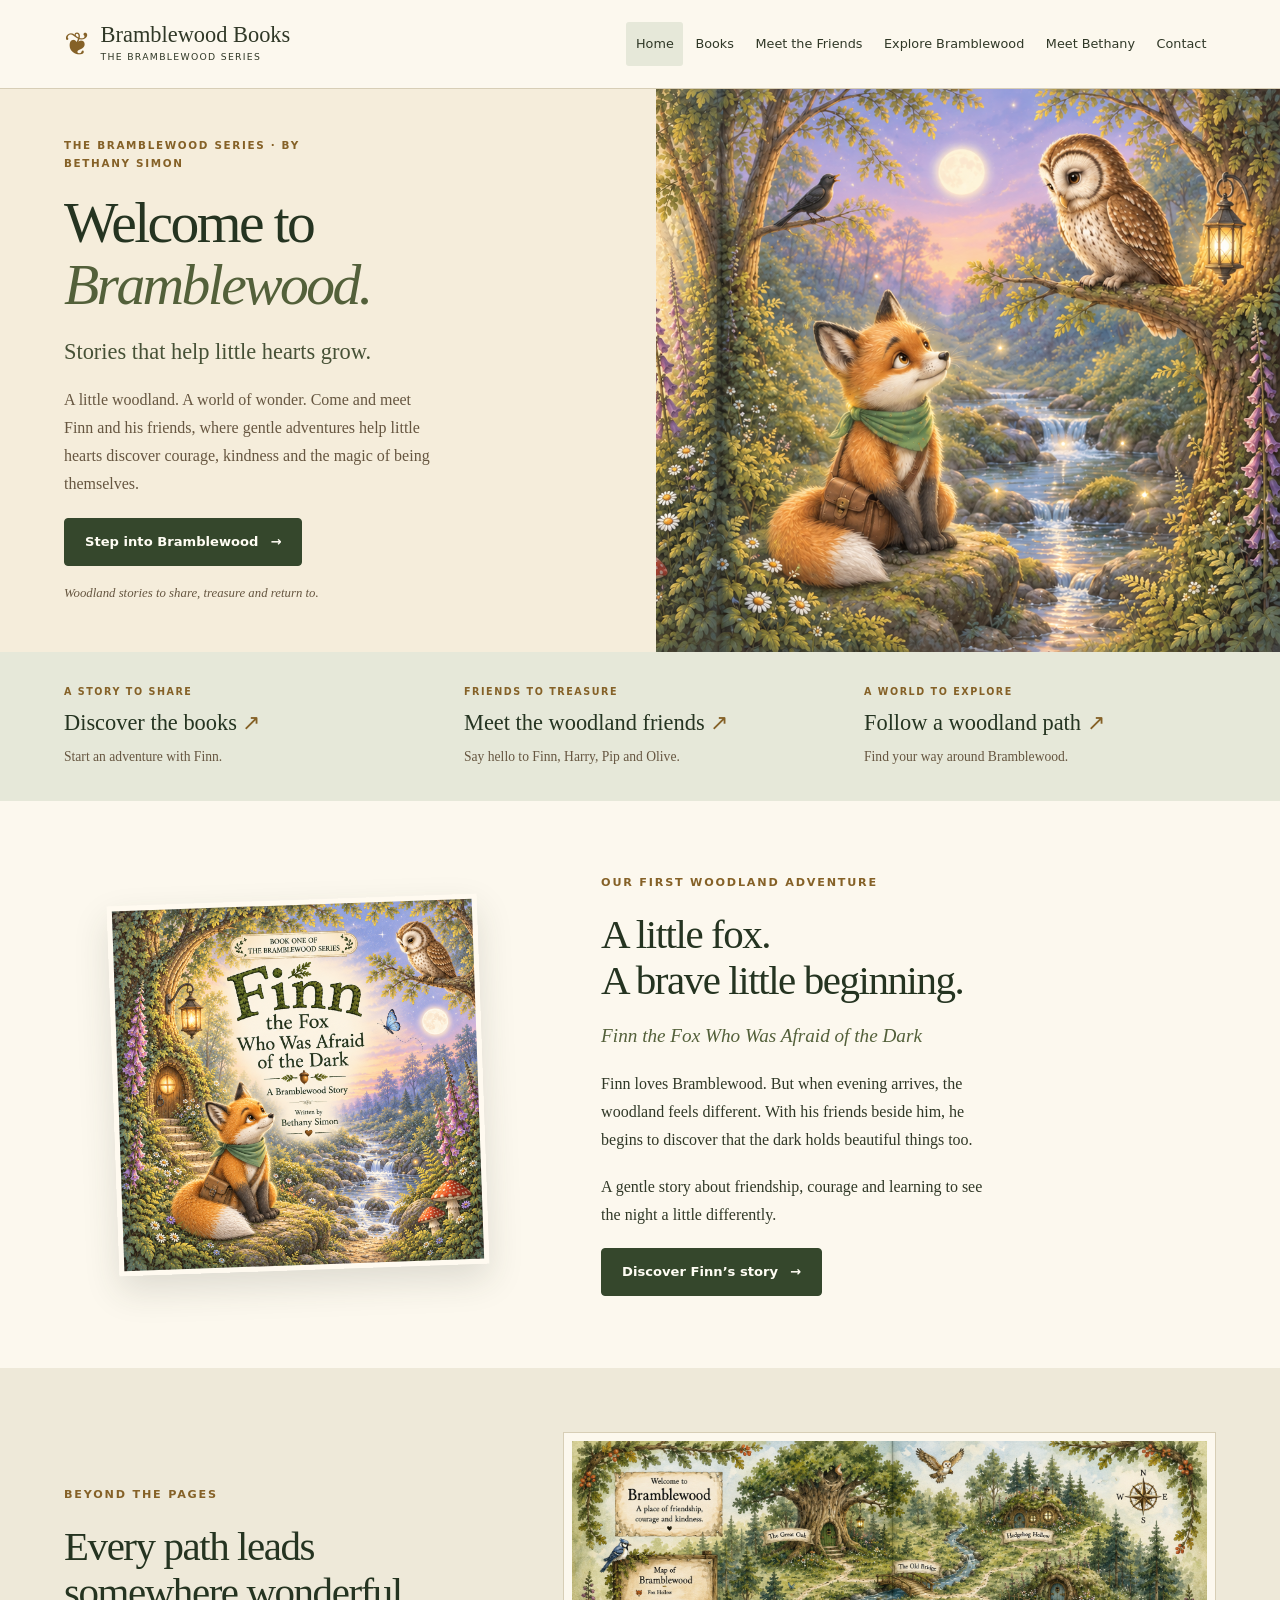
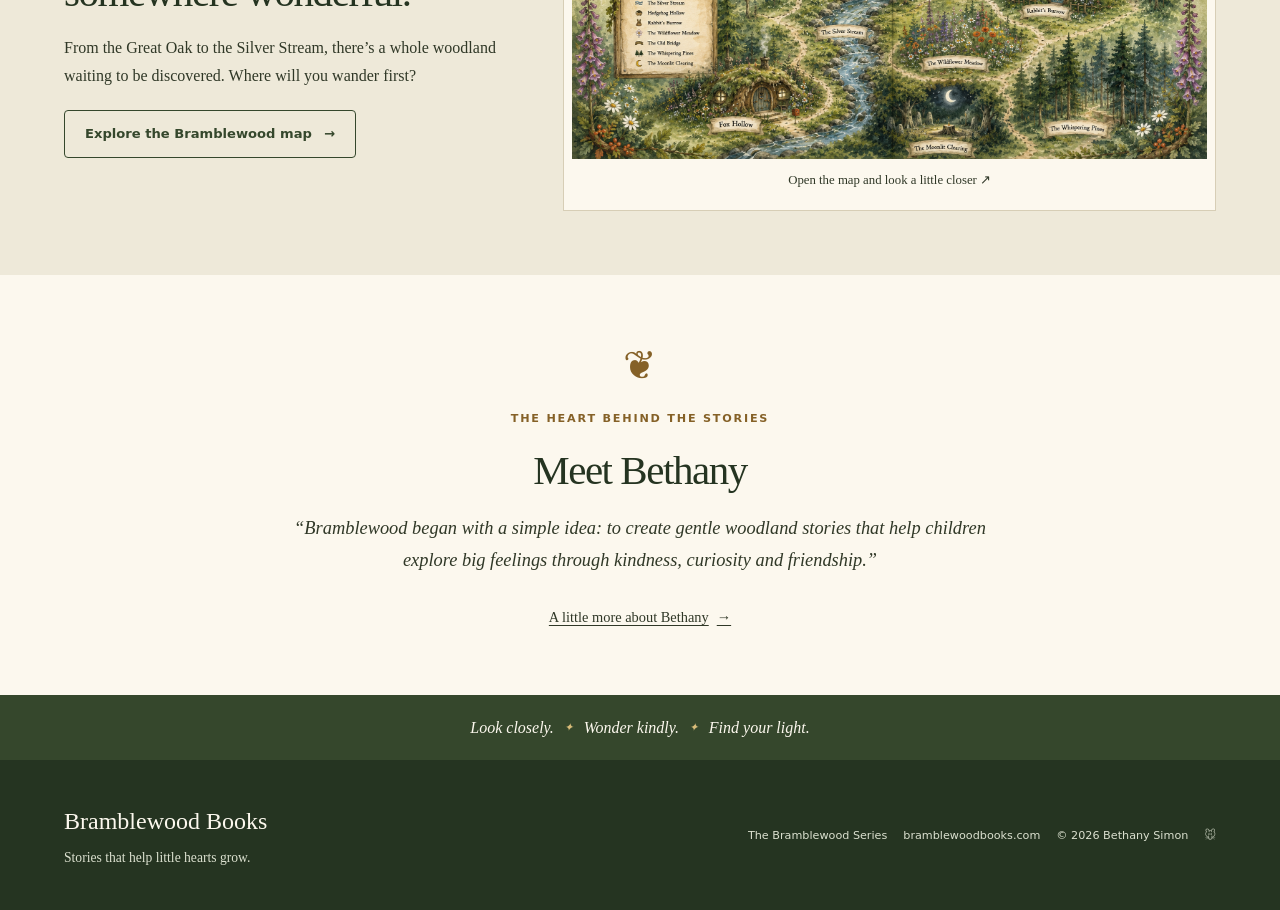
==== index.html @ a2dd2793 "Add files via upload" ====
<!doctype html>
<html lang="en">
<head>
<meta charset="utf-8">
<meta name="viewport" content="width=device-width,initial-scale=1">
<meta name="theme-color" content="#234c37">
<link rel="stylesheet" href="styles.css">
<meta name="description" content="Bramblewood Books — the home of The Bramblewood Series by Bethany Simon.">
<title>Bramblewood Books | Stories that help little hearts grow</title>
<style>
/* Homepage-only design: kept here so this update requires just index.html. */
.home-page .woodland-welcome{display:grid;background:#f5eddb;isolation:isolate}
.home-page .welcome-copy{padding:2.75rem var(--gutter) 2rem;align-self:center;min-width:0}
.home-page .welcome-copy .kicker{font-size:.65rem;line-height:1.7;max-width:35ch}
.home-page h1{font-size:clamp(2.8rem,4.5vw,4.5rem);letter-spacing:-.045em;line-height:1.08;margin:1rem 0 1.25rem}
.home-page h1 em{font-weight:400;color:#53603a}
.home-page .welcome-tagline{font-size:clamp(1.15rem,2vw,1.4rem);line-height:1.4;color:#465136}
.home-page .welcome-copy>p:not(.kicker):not(.welcome-tagline){max-width:46ch;color:var(--brown);font-size:1rem}
.home-page .welcome-copy .welcome-byline{font-style:italic;font-size:.8rem!important;margin:1rem 0 0}
.home-page .btn{gap:.75rem}
.home-page .welcome-illustration{overflow:hidden;min-width:0;position:relative;aspect-ratio:1.25}
.home-page .welcome-illustration img{position:absolute;inset:0;width:100%;height:100%;object-fit:cover;object-position:right}
.home-page .woodland-paths{display:grid;padding:1rem var(--gutter);background:#e6e8d9;gap:0}
.home-page .woodland-paths a{display:block;padding:1.2rem 0;text-decoration:none;border-bottom:1px solid #bbc1ac}
.home-page .woodland-paths a:last-child{border:0}
.home-page .woodland-paths .kicker{display:block;font-size:.6rem;margin:0 0 .45rem}
.home-page .woodland-paths strong{display:block;font-size:1.25rem;line-height:1.3;font-weight:400;color:var(--deep)}
.home-page .woodland-paths strong span{color:var(--gold);white-space:nowrap}
.home-page .woodland-paths a>span:last-child{display:block;font-size:.85rem;color:var(--brown);margin-top:.5rem}
.home-page .woodland-paths a:hover strong{text-decoration:underline;text-underline-offset:.2em}
.home-page .home-book{display:grid;gap:2.5rem;padding:3.5rem var(--gutter);max-width:1260px;margin:auto;align-items:center}
.home-page .home-book-cover{display:block;max-width:370px;width:85%;justify-self:center;box-shadow:0 15px 35px #30382725;transform:rotate(-2deg);border:5px solid #fffaf0}
.home-page h2{font-size:clamp(2rem,3.2vw,3.1rem)}
.home-page .book-name{font-style:italic;font-size:1.2rem;color:#53603a;line-height:1.5}
.home-page .home-book-copy>p:not(.kicker){max-width:49ch}
.home-page .home-world{display:grid;gap:2rem;padding:3rem var(--gutter);background:#eee9d9;align-items:center}
.home-page .home-world-copy{max-width:520px}
.home-page .home-map-link{display:block;text-decoration:none;min-width:0;background:var(--paper);border:1px solid var(--line);padding:.5rem}
.home-page .home-map-link img{width:100%;height:auto}
.home-page .home-map-link>span{display:block;padding:.65rem;font-size:.8rem;text-align:center}
.home-page .home-map-link:hover>span{text-decoration:underline}
.home-page .home-author{padding:3.5rem var(--gutter);text-align:center;max-width:830px;margin:auto}
.home-page .home-flourish{display:block;font-size:2.5rem;color:var(--gold);margin-bottom:.5rem}
.home-page .home-author>p:not(.kicker){font-size:1.15rem;font-style:italic}
.home-page .home-author>a{display:inline-flex;align-items:center;gap:.5rem;min-height:44px;font-size:.9rem}
@media(min-width:650px){.home-page .woodland-paths{grid-template-columns:repeat(3,minmax(0,1fr));gap:1.5rem;padding-block:1.5rem}.home-page .woodland-paths a{border:0;padding:.5rem 0}.home-page .woodland-paths strong{font-size:1.15rem}.home-page .woodland-welcome{grid-template-columns:1.05fr 1fr}.home-page .welcome-illustration{aspect-ratio:auto;min-height:490px}.home-page .welcome-copy{padding-block:3rem}.home-page h1{font-size:clamp(2.7rem,4.5vw,4.5rem)}.home-page .home-book{grid-template-columns:minmax(0,.85fr) minmax(0,1.15fr);padding-block:4.5rem}.home-page .home-book-cover{width:95%}}
@media(min-width:1000px){.home-page .welcome-copy{padding-left:max(var(--gutter),calc((100vw - 1280px)/2));padding-right:3rem}.home-page .welcome-illustration{min-height:540px}.home-page .woodland-paths{padding-inline:max(var(--gutter),calc((100vw - 1280px)/2));gap:3rem}.home-page .woodland-paths strong{font-size:1.4rem}.home-page .home-world{grid-template-columns:minmax(0,.8fr) minmax(0,1.2fr);gap:4rem;padding-block:4rem;padding-inline:max(var(--gutter),calc((100vw - 1280px)/2))}.home-page .home-book{gap:5rem}}
</style>
</head>
<body>
<a class="skip-link" href="#main">Skip to content</a>
<header class="site-header">
  <a class="brand" href="index.html" aria-current="page">
    <span class="brand-mark">❦</span>
    <span><strong>Bramblewood Books</strong><small>The Bramblewood Series</small></span>
  </a>
  <button class="menu-toggle" type="button" aria-expanded="false" aria-controls="main-nav" hidden>Menu <span aria-hidden="true">☰</span></button>
  <nav id="main-nav" class="nav" aria-label="Main navigation">
    <a href="index.html" aria-current="page">Home</a>
    <a href="books.html">Books</a>
    <a href="friends.html">Meet the Friends</a>
    <a href="explore.html">Explore Bramblewood</a>
    <a href="about.html">Meet Bethany</a>
    <a href="contact.html">Contact</a>
  </nav>
</header>
<main id="main" class="home-page">
<section class="woodland-welcome" aria-labelledby="welcome-title">
  <div class="welcome-copy">
    <p class="kicker">THE BRAMBLEWOOD SERIES · BY BETHANY SIMON</p>
    <h1 id="welcome-title">Welcome to<br><em>Bramblewood.</em></h1>
    <p class="welcome-tagline">Stories that help little hearts grow.</p>
    <p>A little woodland. A world of wonder. Come and meet Finn and his friends, where gentle adventures help little hearts discover courage, kindness and the magic of being themselves.</p>
    <a class="btn btn-primary" href="explore.html">Step into Bramblewood <span aria-hidden="true">→</span></a>
    <p class="welcome-byline">Woodland stories to share, treasure and return to.</p>
  </div>
  <div class="welcome-illustration"><img src="friends.png" width="1774" height="887" fetchpriority="high" decoding="async" alt="Finn and Olive beside a sparkling stream, surrounded by flowers, lantern light and a moonlit woodland."></div>
</section>
<nav class="woodland-paths" aria-label="Discover Bramblewood">
  <a href="books.html"><span class="kicker">A STORY TO SHARE</span><strong>Discover the books <span aria-hidden="true">↗</span></strong><span>Start an adventure with Finn.</span></a>
  <a href="friends.html"><span class="kicker">FRIENDS TO TREASURE</span><strong>Meet the woodland friends <span aria-hidden="true">↗</span></strong><span>Say hello to Finn, Harry, Pip and Olive.</span></a>
  <a href="explore.html"><span class="kicker">A WORLD TO EXPLORE</span><strong>Follow a woodland path <span aria-hidden="true">↗</span></strong><span>Find your way around Bramblewood.</span></a>
</nav>
<section class="home-book" aria-labelledby="finn-title">
  <a class="home-book-cover" href="books.html"><img src="finn-cover.png" width="1254" height="1254" loading="lazy" decoding="async" alt="Discover Finn the Fox Who Was Afraid of the Dark, by Bethany Simon."></a>
  <div class="home-book-copy"><p class="kicker">OUR FIRST WOODLAND ADVENTURE</p><h2 id="finn-title">A little fox.<br>A brave little beginning.</h2><p class="book-name">Finn the Fox Who Was Afraid of the Dark</p><p>Finn loves Bramblewood. But when evening arrives, the woodland feels different. With his friends beside him, he begins to discover that the dark holds beautiful things too.</p><p>A gentle story about friendship, courage and learning to see the night a little differently.</p><a class="btn btn-primary" href="books.html">Discover Finn’s story <span aria-hidden="true">→</span></a></div>
</section>
<section class="home-world" aria-labelledby="world-title">
  <div class="home-world-copy"><p class="kicker">BEYOND THE PAGES</p><h2 id="world-title">Every path leads<br>somewhere wonderful.</h2><p>From the Great Oak to the Silver Stream, there’s a whole woodland waiting to be discovered. Where will you wander first?</p><a class="btn btn-ghost" href="explore.html">Explore the Bramblewood map <span aria-hidden="true">→</span></a></div>
  <a class="home-map-link" href="explore.html"><img src="bramblewood-map.png" width="1774" height="887" loading="lazy" decoding="async" alt="Preview of the illustrated Bramblewood map. Open the map to explore its places and read the labels."><span>Open the map and look a little closer <span aria-hidden="true">↗</span></span></a>
</section>
<section class="home-author"><span class="home-flourish" aria-hidden="true">❦</span><p class="kicker">THE HEART BEHIND THE STORIES</p><h2>Meet Bethany</h2><p>“Bramblewood began with a simple idea: to create gentle woodland stories that help children explore big feelings through kindness, curiosity and friendship.”</p><a href="about.html">A little more about Bethany <span aria-hidden="true">→</span></a></section>
<div class="welcome-strip"><p>Look closely.</p><span>✦</span><p>Wonder kindly.</p><span>✦</span><p>Find your light.</p></div>
</main>
<footer>
  <div>
    <strong>Bramblewood Books</strong>
    <p>Stories that help little hearts grow.</p>
  </div>
  <div class="footer-right">
    <span>The Bramblewood Series</span>
    <span>bramblewoodbooks.com</span>
    <span>© 2026 Bethany Simon</span>
    <span class="hidden-mouse" title="You found the hidden mouse!">🐭</span>
  </div>
</footer>
<script src="script.js"></script>
</body>
</html>
---- styles.css ----
/* Bramblewood Books — mobile-first, no build tools or external fonts required. */
:root{--forest:#35472c;--deep:#253421;--sage:#e6e8d9;--cream:#f5eddb;--paper:#fcf8ee;--brown:#665640;--gold:#856127;--ink:#303827;--line:#d7ceb6;--gutter:clamp(1.25rem,5vw,5rem)}
*{box-sizing:border-box}html{scroll-behavior:smooth}body{margin:0;color:var(--ink);background:var(--paper);font-family:Georgia,'Times New Roman',serif;font-size:1rem;line-height:1.75}img{display:block;max-width:100%;height:auto}a{color:inherit;text-underline-offset:.22em}button,input,textarea{font:inherit}button,a,input,textarea{-webkit-tap-highlight-color:transparent}button{cursor:pointer}button:disabled{cursor:default;opacity:.45}[hidden]{display:none!important}:focus-visible{outline:3px solid #9c6c24;outline-offset:4px}h1,h2,h3,p{overflow-wrap:break-word}h1,h2,h3{font-weight:400;line-height:1.12;color:var(--deep);margin:0 0 1.15rem;text-wrap:balance}h1{font-size:clamp(2.5rem,5.4vw,5.25rem);letter-spacing:-.045em}h2{font-size:clamp(2rem,3.7vw,3.5rem);letter-spacing:-.035em}h3{font-size:1.55rem}p{margin:0 0 1.2rem}figure{margin:0}main{min-height:60vh}main>*{min-width:0}.skip-link{position:fixed;top:-100px;left:1rem;padding:1rem;background:white;z-index:100}.skip-link:focus{top:1rem}.kicker,.tag,.chapter-number{font-family:system-ui,sans-serif;font-size:.7rem;font-weight:650;letter-spacing:.16em;color:var(--gold)}
.site-header{display:flex;align-items:center;justify-content:space-between;flex-wrap:wrap;gap:1rem;padding:1rem var(--gutter);border-bottom:1px solid var(--line);background:var(--paper)}.brand{display:flex;align-items:center;gap:.6rem;text-decoration:none}.brand-mark{font-size:2rem;color:var(--gold)}.brand strong{display:block;font-size:clamp(1.05rem,2vw,1.4rem);font-weight:400;line-height:1.2}.brand small{display:block;font: .58rem/1.8 system-ui,sans-serif;letter-spacing:.14em;text-transform:uppercase}.menu-toggle{min-height:44px;padding:.4rem .7rem;background:transparent;border:1px solid var(--line);border-radius:4px;font: .8rem system-ui,sans-serif}.menu-toggle span{margin-left:.3rem}.nav{width:100%;display:grid;gap:.2rem}.nav a{padding:.65rem .8rem;min-height:44px;text-decoration:none;font: .8rem/1.8 system-ui,sans-serif}.nav a:hover,.nav a[aria-current]{background:var(--sage);border-radius:3px}.nav[data-enhanced]:not(.is-open){display:none}
.hero{display:grid;gap:2.5rem;align-items:center;padding:3rem var(--gutter);background:radial-gradient(ellipse at 80% 20%,#e9dfc1,transparent 60%),var(--cream)}.hero-copy{max-width:620px}.hero h1{max-width:11ch}.intro{color:var(--brown);max-width:48ch}.hero-cover{width:100%;max-width:530px;justify-self:center}.hero-cover img{width:100%;border:6px solid var(--paper);outline:1px solid var(--line);box-shadow:0 20px 45px #3a38232b;border-radius:3px}.buttons{display:flex;flex-wrap:wrap;gap:.7rem;margin-top:1.5rem}.btn{display:inline-flex;min-height:48px;align-items:center;justify-content:center;padding:.8rem 1.25rem;border:1px solid var(--forest);border-radius:4px;text-decoration:none;font:600 .82rem/1.5 system-ui,sans-serif;transition:background .15s}.btn-primary{background:var(--forest);color:#fffdf4}.btn-primary:hover{background:#202e1b}.btn-ghost{background:transparent;color:var(--forest)}.btn-ghost:hover{background:#e2ddc8}.welcome-strip{display:flex;flex-wrap:wrap;align-items:center;justify-content:center;gap:.65rem;padding:1.15rem var(--gutter);background:var(--forest);color:var(--paper);font-size:clamp(.8rem,2vw,1rem);font-style:italic}.welcome-strip p{margin:0}.welcome-strip span{color:#d8bc79;font-size:.7rem}
.section{padding:clamp(3rem,7vw,6rem) var(--gutter)}.section-heading{max-width:760px;margin:0 auto 2.5rem;text-align:center}.sage{background:var(--sage)}.split{display:grid;gap:2.5rem;align-items:center}.story-art{display:block;overflow:hidden;border-radius:50% 50% 3px 3px;box-shadow:0 10px 30px #30382718}.story-art img{width:100%;aspect-ratio:1/1;object-fit:cover;object-position:right}.home-cards,.heart-grid{display:grid;gap:1rem;max-width:1200px;margin:auto}.home-card{padding:1.6rem 0;text-decoration:none;border-top:1px solid #aeb49e}.home-card h3{margin-top:1rem}.home-card p{color:var(--brown);margin-bottom:0}.home-card:hover h3{text-decoration:underline}.page-hero{padding:clamp(3rem,7vw,6rem) var(--gutter);background:var(--cream);text-align:center}.page-hero h1{max-width:1000px;margin-inline:auto}.page-hero p{max-width:680px;margin-inline:auto}.page-hero p:last-child{margin-bottom:0}.page-hero.dark{background:var(--forest);color:var(--paper)}.page-hero.dark h1{color:var(--paper)}.page-hero.dark .kicker{color:#dfc489}
.book-card{max-width:1150px;margin:0 auto 3rem}.feature-card{display:grid;gap:2rem;align-items:center}.feature-card>img{width:100%;max-width:480px;justify-self:center;box-shadow:0 15px 35px #30382725}.book-copy{min-width:0}.tag{display:inline-block;margin-bottom:1.25rem}.book-sub{font-style:italic;color:var(--brown)}.availability{display:inline-block;border-top:1px solid var(--line);padding-top:1rem;font-size:.9rem;color:var(--brown)}.next-card{display:grid;gap:1rem;border-top:1px solid var(--line);padding-top:3rem;margin-bottom:0}.next-number{font-size:5rem;line-height:1;color:var(--gold)}.next-card h2{font-size:2rem}.wide-art{max-width:1180px;margin:auto auto 3rem}.wide-art img{width:100%;border:1px solid var(--line)}figcaption{font-size:.83rem;color:var(--brown);padding:1rem 0}.wide-art figcaption a,.map-frame figcaption a{display:inline-flex;align-items:center;min-height:44px}.friend-grid{display:grid;gap:1.5rem;max-width:1180px;margin:auto}.friend-card{padding:1.25rem 0;border-top:1px solid var(--line)}.friend-icon{font-size:2rem;margin-bottom:.6rem}.friend-card h2{font-size:2rem}.friend-card p{margin-bottom:0}.world{display:grid;gap:2rem}.world-copy{max-width:800px}.place-pills{display:flex;gap:.5rem;flex-wrap:wrap}.place-pills span{font: .75rem/1.5 system-ui,sans-serif;padding:.5rem .75rem;border:1px solid var(--line);border-radius:3px}.map-frame{min-width:0;padding:.65rem;background:var(--cream);border:1px solid var(--line)}.map-toolbar{display:flex;gap:.4rem;flex-wrap:wrap;padding:0 0 .65rem;align-items:center}.map-toolbar button{min-height:44px;min-width:44px;padding:.5rem .7rem;background:var(--paper);border:1px solid #b4aa90;border-radius:3px;font: .8rem system-ui,sans-serif}.map-toolbar output{font: .75rem system-ui,sans-serif;color:var(--brown)}.map-viewport{width:100%;height:clamp(320px,60vh,650px);overflow:auto;overscroll-behavior-x:contain;background:#e0ddc9}.map-viewport img{width:1200px;max-width:none}.map-frame figcaption{padding:.8rem .3rem 0;margin:0}
.about-page{display:grid;gap:2rem;max-width:1350px;margin:auto}.author-copy{max-width:720px}.author-copy>p:first-child{font-size:1.2rem}.signoff{margin-top:2rem;font-size:1.6rem;font-style:italic;color:var(--forest)}.author-note{padding:2rem;background:var(--cream);border-block:1px solid var(--line)}.author-note blockquote{font-size:clamp(1.7rem,3vw,2.5rem);line-height:1.3;margin:1.5rem 0;color:var(--forest);font-style:italic}.author-note>p:not(.kicker){font-size:.9rem;color:var(--brown)}.botanical-mark{font-size:3rem;color:var(--gold)}.heart-grid article{padding:1.5rem;border-top:1px solid #aeb49e;text-align:center}.heart-grid span{font-size:1.7rem}.heart-grid h3{margin-top:1rem}.contact-grid{display:grid;gap:2rem;max-width:1320px;margin:auto}.contact-form{min-width:0;padding:1.25rem;background:var(--cream);border:1px solid var(--line);border-radius:4px}.contact-form label{display:block;font:600 .85rem/1.5 system-ui,sans-serif;margin:1rem 0 .5rem}.contact-form input[type=text],.contact-form input[type=email],.contact-form textarea{width:100%;min-width:0;border:1px solid #ada58f;border-radius:3px;padding:.85rem;background:var(--paper);font-size:1rem;color:var(--ink)}.contact-form textarea{resize:vertical}.contact-form .checkbox-row{display:flex;gap:.7rem;align-items:flex-start;font-weight:400;min-height:44px;padding:.5rem 0;cursor:pointer}.checkbox-row input{flex:0 0 auto;width:20px;height:20px;accent-color:var(--forest)}.form-button{margin-top:1rem;width:100%}.form-note{font:.75rem/1.7 system-ui,sans-serif;color:var(--brown);margin:1rem 0 0}footer{padding:2.5rem var(--gutter);background:var(--deep);color:var(--paper);display:flex;justify-content:space-between;gap:2rem;flex-wrap:wrap}footer strong{font-size:1.5rem;font-weight:400}footer p{font-size:.85rem;margin:.25rem 0 0;color:#dbe0cf}.footer-right{display:flex;flex-wrap:wrap;gap:.7rem 1rem;align-items:center;font: .7rem/1.7 system-ui,sans-serif;color:#dbe0cf}.hidden-mouse{opacity:.7}
@media(min-width:650px){.friend-grid,.heart-grid{grid-template-columns:repeat(2,minmax(0,1fr))}.home-cards{grid-template-columns:repeat(3,minmax(0,1fr));gap:2rem}.next-card{grid-template-columns:130px minmax(0,1fr)}.contact-form{padding:2rem}.form-button{width:auto}}
@media(min-width:900px){.hero{grid-template-columns:1fr 1fr;padding-block:4.5rem;gap:4rem}.split{grid-template-columns:1fr 1fr;gap:5rem}.feature-card{grid-template-columns:minmax(0,1fr) minmax(0,1.2fr);gap:4rem}.about-page{grid-template-columns:minmax(0,1.3fr) minmax(0,.8fr);gap:4rem}.contact-grid{grid-template-columns:minmax(0,.8fr) minmax(0,1.2fr);gap:4rem}.friend-grid{grid-template-columns:repeat(4,minmax(0,1fr))}.heart-grid{grid-template-columns:repeat(3,minmax(0,1fr))}.map-frame{padding:1rem}.world-copy{max-width:900px}.world-copy h2{max-width:650px}}
@media(min-width:1180px){.site-header{flex-wrap:nowrap;gap:1rem}.menu-toggle{display:none!important}.nav,.nav[data-enhanced]:not(.is-open){display:flex;width:auto;gap:.15rem}.nav a{white-space:nowrap;padding:.6rem}.hero,.section,.page-hero{padding-inline:max(var(--gutter),calc((100vw - 1280px)/2))}}
@media(prefers-reduced-motion:reduce){html{scroll-behavior:auto}*{transition:none!important}}
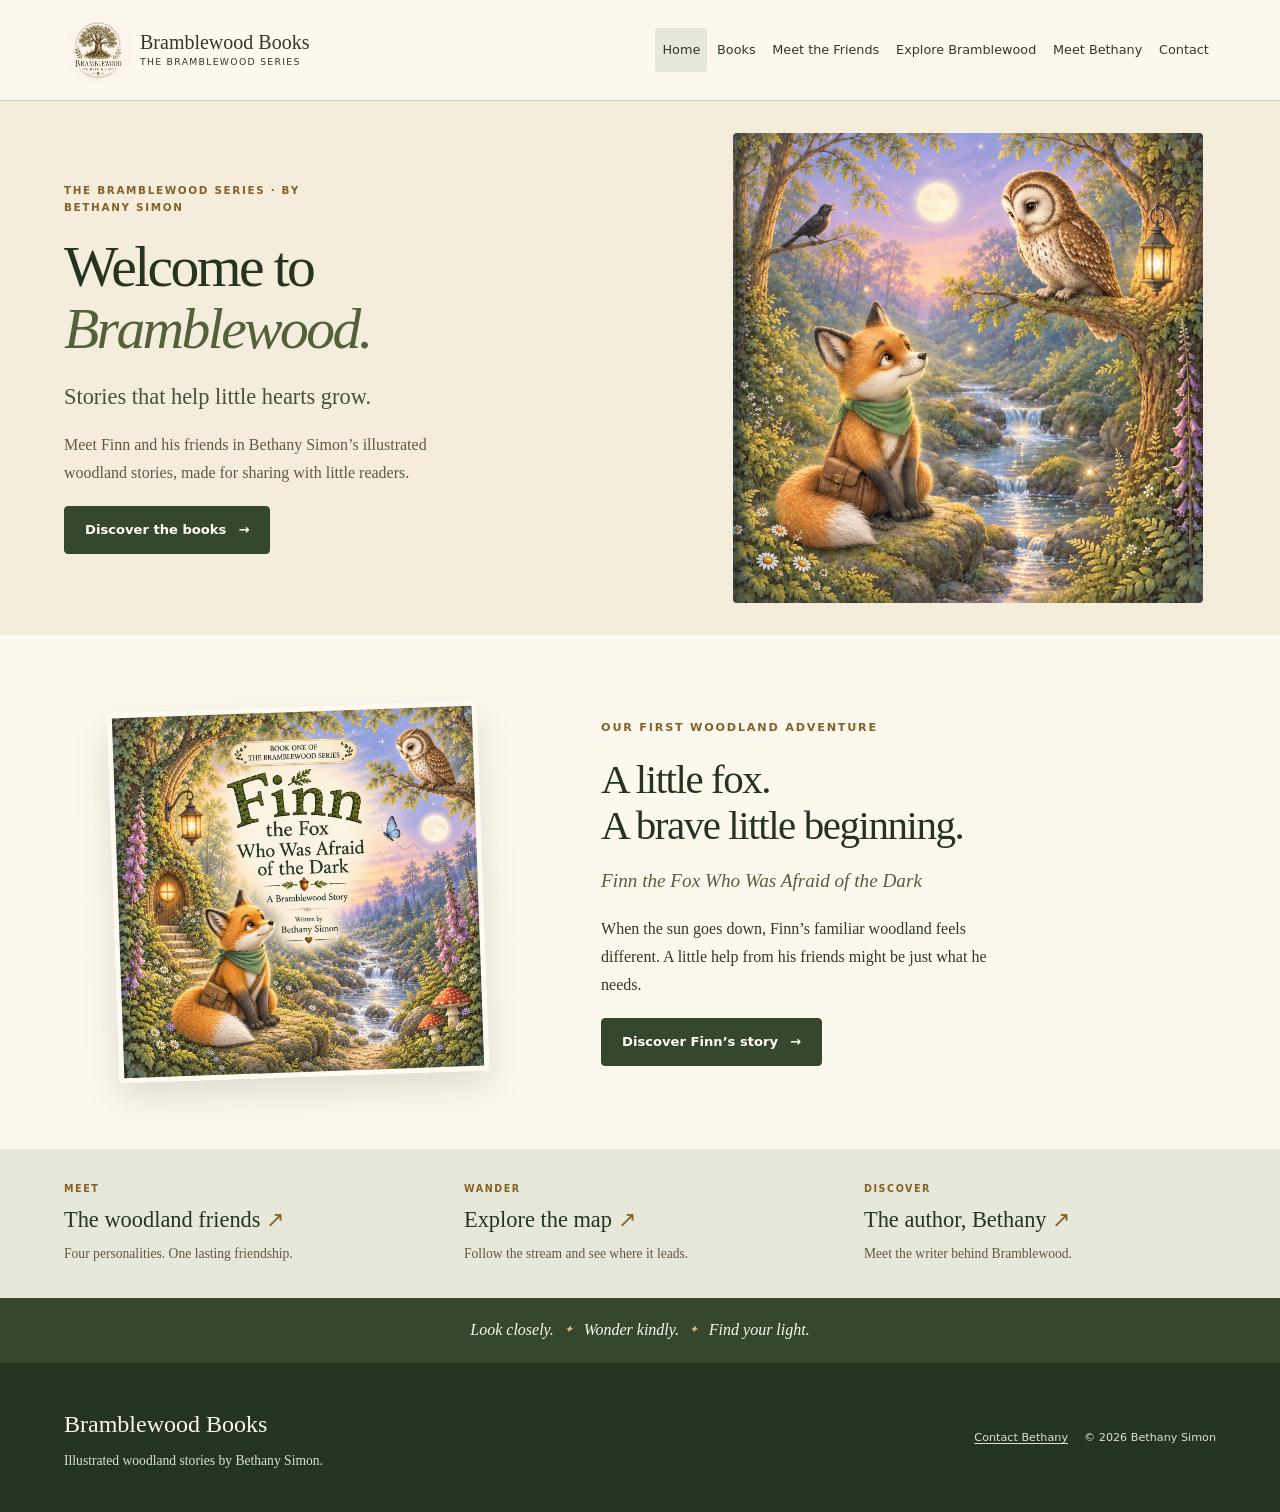
==== commit ec060bf9: "Add files via upload" ====
--- a/index.html
+++ b/index.html
@@ -4,7 +4,7 @@
 <meta charset="utf-8">
 <meta name="viewport" content="width=device-width,initial-scale=1">
 <meta name="theme-color" content="#234c37">
-<link rel="stylesheet" href="styles.css">
+<link rel="stylesheet" href="styles.css?v=concise-1">
 <meta name="description" content="Bramblewood Books — the home of The Bramblewood Series by Bethany Simon.">
 <title>Bramblewood Books | Stories that help little hearts grow</title>
 <style>
@@ -45,13 +45,17 @@
 .home-page .home-author>a{display:inline-flex;align-items:center;gap:.5rem;min-height:44px;font-size:.9rem}
 @media(min-width:650px){.home-page .woodland-paths{grid-template-columns:repeat(3,minmax(0,1fr));gap:1.5rem;padding-block:1.5rem}.home-page .woodland-paths a{border:0;padding:.5rem 0}.home-page .woodland-paths strong{font-size:1.15rem}.home-page .woodland-welcome{grid-template-columns:1.05fr 1fr}.home-page .welcome-illustration{aspect-ratio:auto;min-height:490px}.home-page .welcome-copy{padding-block:3rem}.home-page h1{font-size:clamp(2.7rem,4.5vw,4.5rem)}.home-page .home-book{grid-template-columns:minmax(0,.85fr) minmax(0,1.15fr);padding-block:4.5rem}.home-page .home-book-cover{width:95%}}
 @media(min-width:1000px){.home-page .welcome-copy{padding-left:max(var(--gutter),calc((100vw - 1280px)/2));padding-right:3rem}.home-page .welcome-illustration{min-height:540px}.home-page .woodland-paths{padding-inline:max(var(--gutter),calc((100vw - 1280px)/2));gap:3rem}.home-page .woodland-paths strong{font-size:1.4rem}.home-page .home-world{grid-template-columns:minmax(0,.8fr) minmax(0,1.2fr);gap:4rem;padding-block:4rem;padding-inline:max(var(--gutter),calc((100vw - 1280px)/2))}.home-page .home-book{gap:5rem}}
+
+/* Give the welcome illustration breathing room at every screen size. */
+.home-page .welcome-illustration{width:calc(100% - 2 * var(--gutter));max-width:470px;min-height:0;aspect-ratio:1/1;align-self:center;justify-self:center;margin:0 0 2rem;border-radius:4px}
+@media(min-width:650px){.home-page .welcome-illustration{width:85%;min-height:0;aspect-ratio:1/1;margin:2rem 0}}
 </style>
 </head>
 <body>
 <a class="skip-link" href="#main">Skip to content</a>
 <header class="site-header">
   <a class="brand" href="index.html" aria-current="page">
-    <span class="brand-mark">❦</span>
+    <img class="brand-logo" src="bramblewood-logo.jpg" width="1080" height="1080" alt="" decoding="async">
     <span><strong>Bramblewood Books</strong><small>The Bramblewood Series</small></span>
   </a>
   <button class="menu-toggle" type="button" aria-expanded="false" aria-controls="main-nav" hidden>Menu <span aria-hidden="true">☰</span></button>
@@ -70,40 +74,35 @@
     <p class="kicker">THE BRAMBLEWOOD SERIES · BY BETHANY SIMON</p>
     <h1 id="welcome-title">Welcome to<br><em>Bramblewood.</em></h1>
     <p class="welcome-tagline">Stories that help little hearts grow.</p>
-    <p>A little woodland. A world of wonder. Come and meet Finn and his friends, where gentle adventures help little hearts discover courage, kindness and the magic of being themselves.</p>
-    <a class="btn btn-primary" href="explore.html">Step into Bramblewood <span aria-hidden="true">→</span></a>
-    <p class="welcome-byline">Woodland stories to share, treasure and return to.</p>
+    <p>Meet Finn and his friends in Bethany Simon’s illustrated woodland stories, made for sharing with little readers.</p>
+    <a class="btn btn-primary" href="books.html">Discover the books <span aria-hidden="true">→</span></a>
+
   </div>
   <div class="welcome-illustration"><img src="friends.png" width="1774" height="887" fetchpriority="high" decoding="async" alt="Finn and Olive beside a sparkling stream, surrounded by flowers, lantern light and a moonlit woodland."></div>
 </section>
-<nav class="woodland-paths" aria-label="Discover Bramblewood">
-  <a href="books.html"><span class="kicker">A STORY TO SHARE</span><strong>Discover the books <span aria-hidden="true">↗</span></strong><span>Start an adventure with Finn.</span></a>
-  <a href="friends.html"><span class="kicker">FRIENDS TO TREASURE</span><strong>Meet the woodland friends <span aria-hidden="true">↗</span></strong><span>Say hello to Finn, Harry, Pip and Olive.</span></a>
-  <a href="explore.html"><span class="kicker">A WORLD TO EXPLORE</span><strong>Follow a woodland path <span aria-hidden="true">↗</span></strong><span>Find your way around Bramblewood.</span></a>
-</nav>
+
 <section class="home-book" aria-labelledby="finn-title">
   <a class="home-book-cover" href="books.html"><img src="finn-cover.png" width="1254" height="1254" loading="lazy" decoding="async" alt="Discover Finn the Fox Who Was Afraid of the Dark, by Bethany Simon."></a>
-  <div class="home-book-copy"><p class="kicker">OUR FIRST WOODLAND ADVENTURE</p><h2 id="finn-title">A little fox.<br>A brave little beginning.</h2><p class="book-name">Finn the Fox Who Was Afraid of the Dark</p><p>Finn loves Bramblewood. But when evening arrives, the woodland feels different. With his friends beside him, he begins to discover that the dark holds beautiful things too.</p><p>A gentle story about friendship, courage and learning to see the night a little differently.</p><a class="btn btn-primary" href="books.html">Discover Finn’s story <span aria-hidden="true">→</span></a></div>
+  <div class="home-book-copy"><p class="kicker">OUR FIRST WOODLAND ADVENTURE</p><h2 id="finn-title">A little fox.<br>A brave little beginning.</h2><p class="book-name">Finn the Fox Who Was Afraid of the Dark</p><p>When the sun goes down, Finn’s familiar woodland feels different. A little help from his friends might be just what he needs.</p><a class="btn btn-primary" href="books.html">Discover Finn’s story <span aria-hidden="true">→</span></a></div>
 </section>
-<section class="home-world" aria-labelledby="world-title">
-  <div class="home-world-copy"><p class="kicker">BEYOND THE PAGES</p><h2 id="world-title">Every path leads<br>somewhere wonderful.</h2><p>From the Great Oak to the Silver Stream, there’s a whole woodland waiting to be discovered. Where will you wander first?</p><a class="btn btn-ghost" href="explore.html">Explore the Bramblewood map <span aria-hidden="true">→</span></a></div>
-  <a class="home-map-link" href="explore.html"><img src="bramblewood-map.png" width="1774" height="887" loading="lazy" decoding="async" alt="Preview of the illustrated Bramblewood map. Open the map to explore its places and read the labels."><span>Open the map and look a little closer <span aria-hidden="true">↗</span></span></a>
-</section>
-<section class="home-author"><span class="home-flourish" aria-hidden="true">❦</span><p class="kicker">THE HEART BEHIND THE STORIES</p><h2>Meet Bethany</h2><p>“Bramblewood began with a simple idea: to create gentle woodland stories that help children explore big feelings through kindness, curiosity and friendship.”</p><a href="about.html">A little more about Bethany <span aria-hidden="true">→</span></a></section>
+
+<nav class="woodland-paths" aria-label="More to discover">
+<a href="friends.html"><span class="kicker">MEET</span><strong>The woodland friends <span aria-hidden="true">↗</span></strong><span>Four personalities. One lasting friendship.</span></a>
+<a href="explore.html"><span class="kicker">WANDER</span><strong>Explore the map <span aria-hidden="true">↗</span></strong><span>Follow the stream and see where it leads.</span></a>
+<a href="about.html"><span class="kicker">DISCOVER</span><strong>The author, Bethany <span aria-hidden="true">↗</span></strong><span>Meet the writer behind Bramblewood.</span></a>
+</nav>
 <div class="welcome-strip"><p>Look closely.</p><span>✦</span><p>Wonder kindly.</p><span>✦</span><p>Find your light.</p></div>
 </main>
 <footer>
   <div>
     <strong>Bramblewood Books</strong>
-    <p>Stories that help little hearts grow.</p>
+    <p>Illustrated woodland stories by Bethany Simon.</p>
   </div>
   <div class="footer-right">
-    <span>The Bramblewood Series</span>
-    <span>bramblewoodbooks.com</span>
+    <a href="contact.html">Contact Bethany</a>
     <span>© 2026 Bethany Simon</span>
-    <span class="hidden-mouse" title="You found the hidden mouse!">🐭</span>
   </div>
 </footer>
-<script src="script.js"></script>
+<script src="script.js?v=concise-1"></script>
 </body>
 </html>
--- a/styles.css
+++ b/styles.css
@@ -10,3 +10,20 @@
 @media(min-width:900px){.hero{grid-template-columns:1fr 1fr;padding-block:4.5rem;gap:4rem}.split{grid-template-columns:1fr 1fr;gap:5rem}.feature-card{grid-template-columns:minmax(0,1fr) minmax(0,1.2fr);gap:4rem}.about-page{grid-template-columns:minmax(0,1.3fr) minmax(0,.8fr);gap:4rem}.contact-grid{grid-template-columns:minmax(0,.8fr) minmax(0,1.2fr);gap:4rem}.friend-grid{grid-template-columns:repeat(4,minmax(0,1fr))}.heart-grid{grid-template-columns:repeat(3,minmax(0,1fr))}.map-frame{padding:1rem}.world-copy{max-width:900px}.world-copy h2{max-width:650px}}
 @media(min-width:1180px){.site-header{flex-wrap:nowrap;gap:1rem}.menu-toggle{display:none!important}.nav,.nav[data-enhanced]:not(.is-open){display:flex;width:auto;gap:.15rem}.nav a{white-space:nowrap;padding:.6rem}.hero,.section,.page-hero{padding-inline:max(var(--gutter),calc((100vw - 1280px)/2))}}
 @media(prefers-reduced-motion:reduce){html{scroll-behavior:auto}*{transition:none!important}}
+
+/* Supplied Bramblewood oak-tree identity. Preserve the complete artwork. */
+.brand-logo{width:52px;height:52px;object-fit:contain;flex:0 0 auto;border-radius:50%}
+.home-page .home-brand-art{width:230px;max-width:70%;height:auto;margin:0 auto 1.5rem;border-radius:4px}
+@media(min-width:650px){.brand-logo{width:68px;height:68px}.home-page .home-brand-art{width:280px}}
+@media(min-width:1180px){.site-header{gap:.5rem}.brand{gap:.5rem}.brand strong{font-size:1.25rem}.nav a{padding-inline:.45rem}}
+
+/* Editorial refinements: concise page introductions and consistent spacing. */
+.page-hero{padding-block:clamp(2.5rem,5vw,4rem)}
+.page-hero h1{font-size:clamp(2.5rem,4.5vw,4.2rem)}
+.author-emblem{margin:0;max-width:380px;align-self:center;justify-self:center}
+.author-emblem img{width:100%;height:auto;border-radius:4px}
+.contact-grid{display:block;max-width:780px}
+.friend-card>.kicker{margin-bottom:.8rem}
+.footer-right a{display:inline-flex;align-items:center;min-height:44px}
+.home-page .home-book{padding-block:3rem}
+@media(min-width:900px){.about-page{align-items:center}}
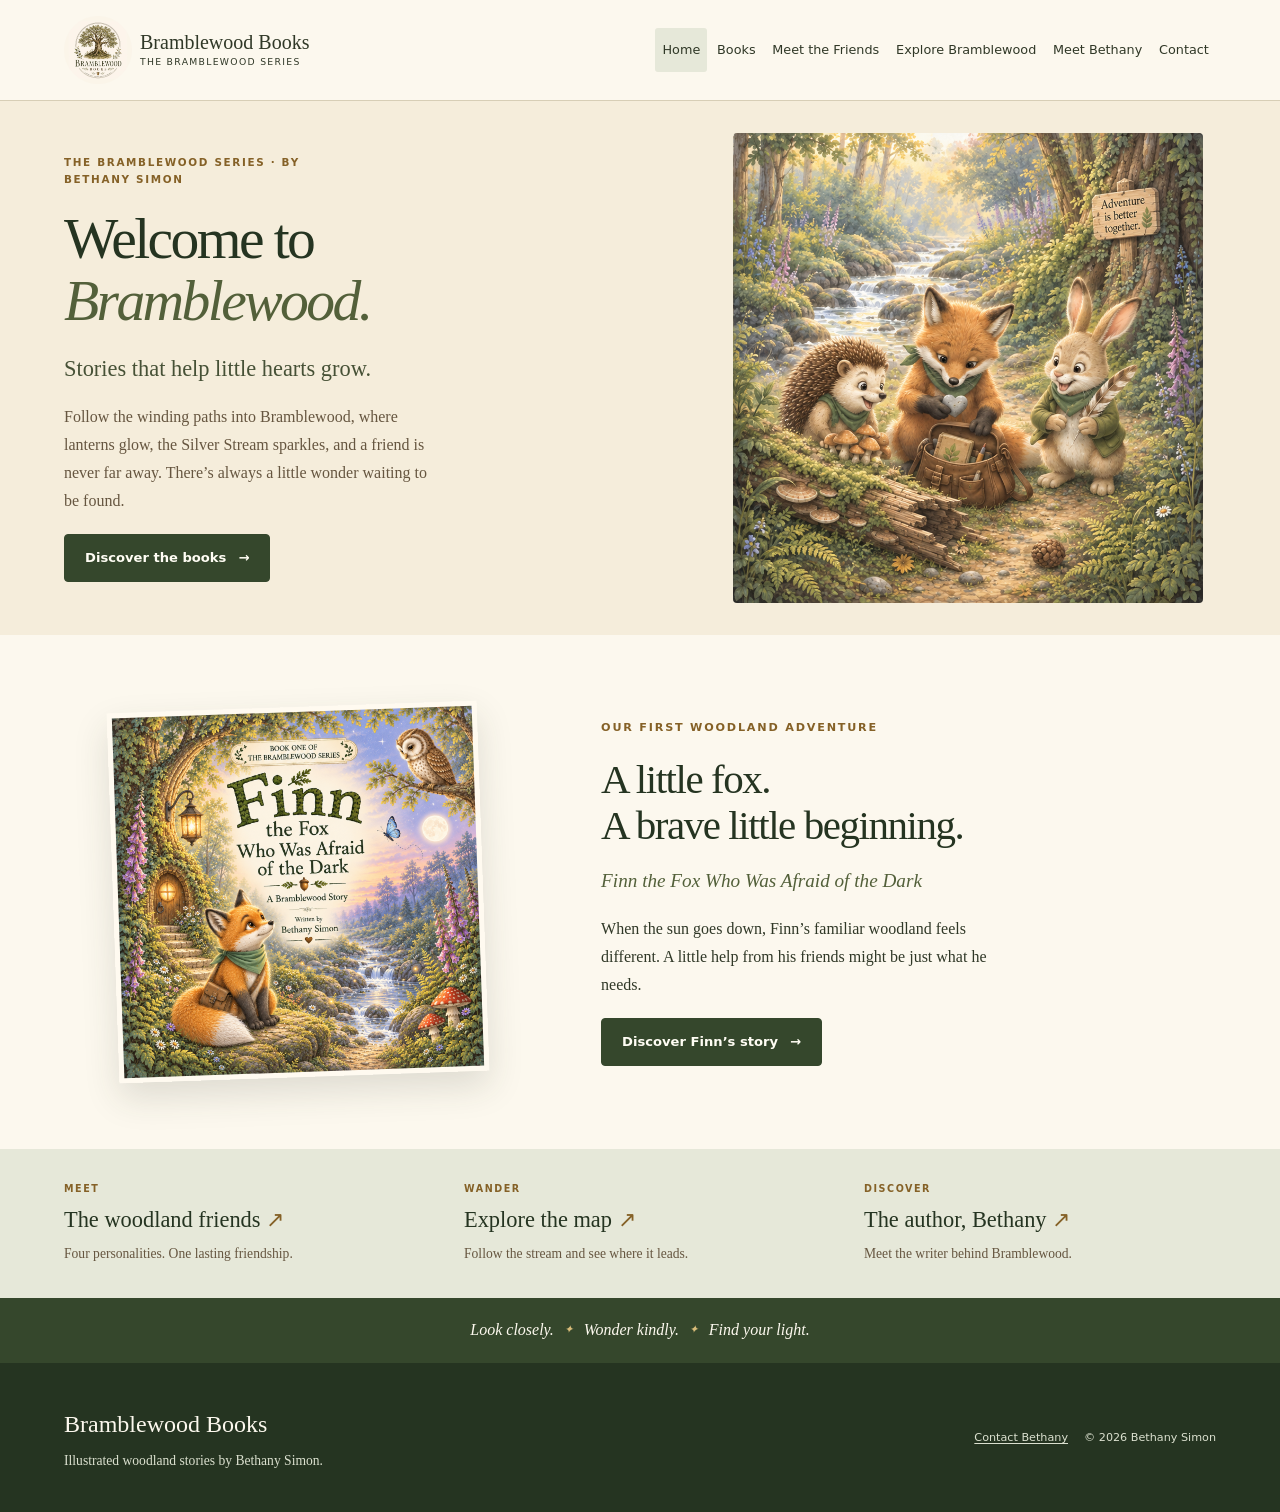
==== commit c1c587ad: "Add files via upload" ====
--- a/index.html
+++ b/index.html
@@ -74,11 +74,11 @@
     <p class="kicker">THE BRAMBLEWOOD SERIES · BY BETHANY SIMON</p>
     <h1 id="welcome-title">Welcome to<br><em>Bramblewood.</em></h1>
     <p class="welcome-tagline">Stories that help little hearts grow.</p>
-    <p>Meet Finn and his friends in Bethany Simon’s illustrated woodland stories, made for sharing with little readers.</p>
+    <p>Follow the winding paths into Bramblewood, where lanterns glow, the Silver Stream sparkles, and a friend is never far away. There’s always a little wonder waiting to be found.</p>
     <a class="btn btn-primary" href="books.html">Discover the books <span aria-hidden="true">→</span></a>
 
   </div>
-  <div class="welcome-illustration"><img src="friends.png" width="1774" height="887" fetchpriority="high" decoding="async" alt="Finn and Olive beside a sparkling stream, surrounded by flowers, lantern light and a moonlit woodland."></div>
+  <div class="welcome-illustration"><img src="woodland-adventure.png" width="1774" height="887" fetchpriority="high" decoding="async" alt="Harry, Finn and Pip discovering woodland treasures beside a sunlit stream."></div>
 </section>
 
 <section class="home-book" aria-labelledby="finn-title">
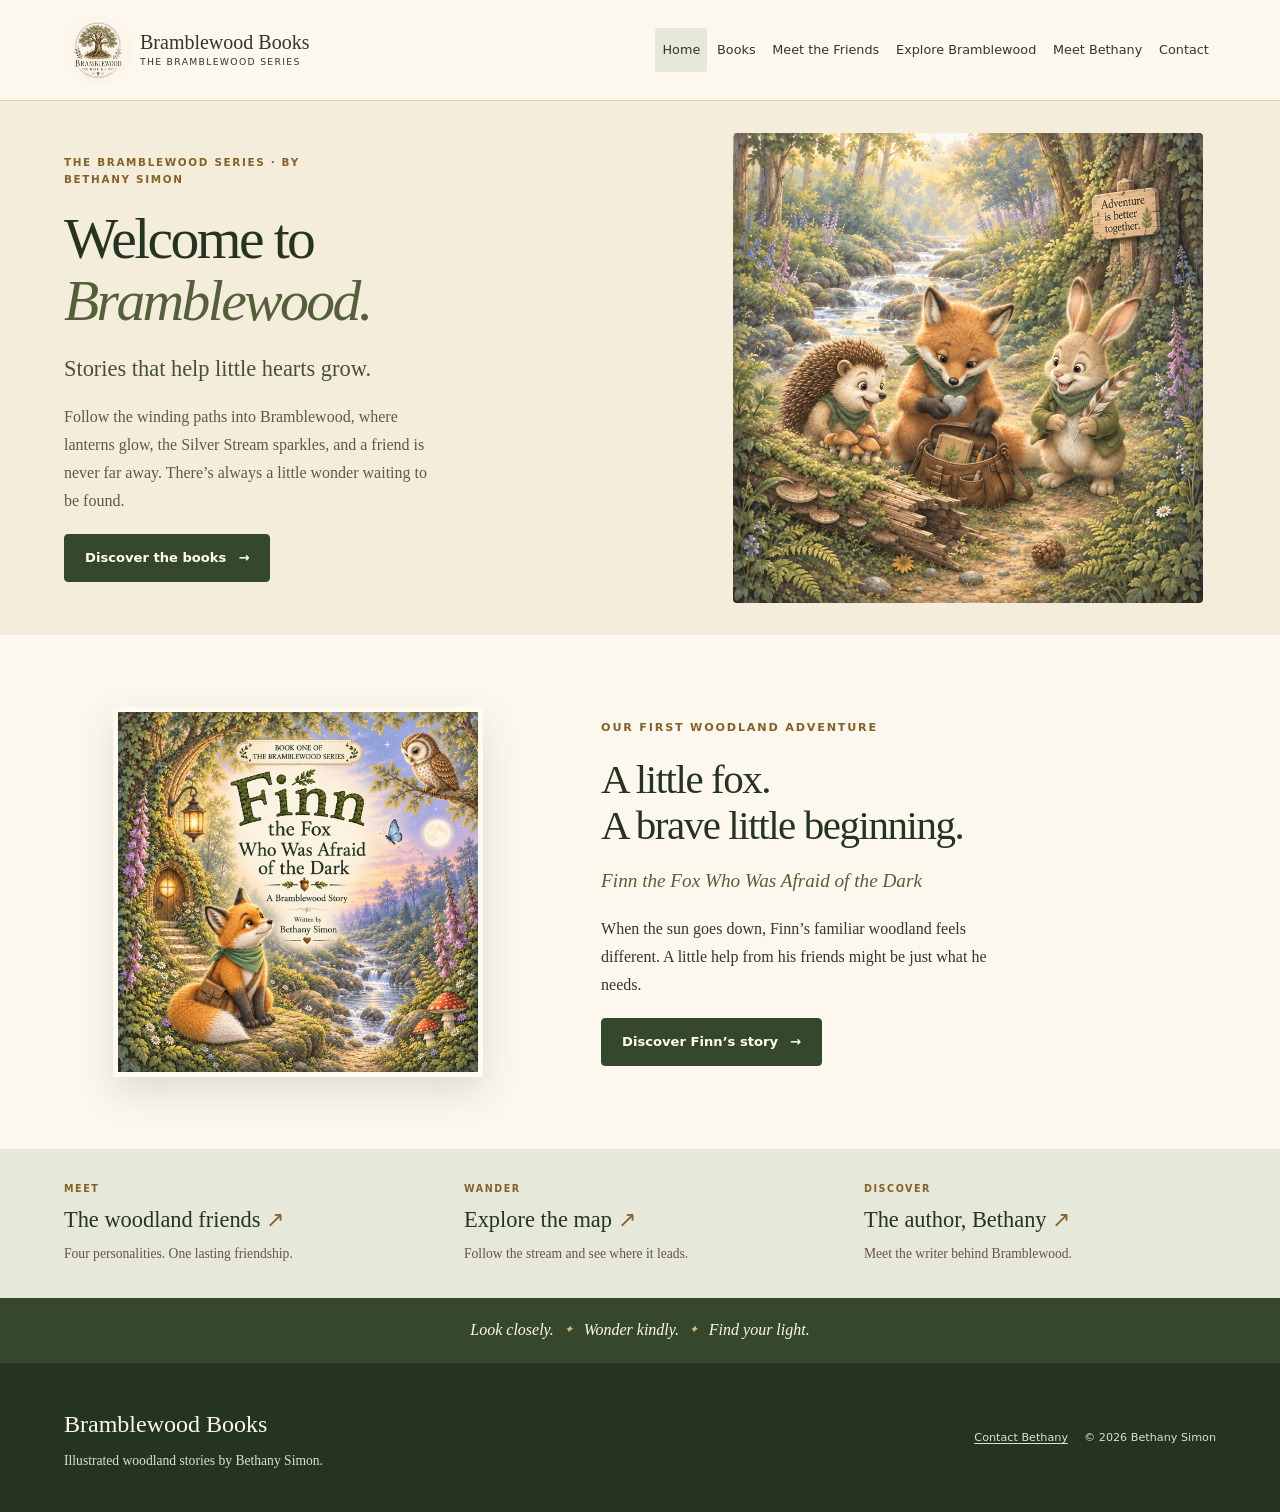
==== commit ba090276: "Add files via upload" ====
--- a/index.html
+++ b/index.html
@@ -29,7 +29,7 @@
 .home-page .woodland-paths a>span:last-child{display:block;font-size:.85rem;color:var(--brown);margin-top:.5rem}
 .home-page .woodland-paths a:hover strong{text-decoration:underline;text-underline-offset:.2em}
 .home-page .home-book{display:grid;gap:2.5rem;padding:3.5rem var(--gutter);max-width:1260px;margin:auto;align-items:center}
-.home-page .home-book-cover{display:block;max-width:370px;width:85%;justify-self:center;box-shadow:0 15px 35px #30382725;transform:rotate(-2deg);border:5px solid #fffaf0}
+.home-page .home-book-cover{display:block;max-width:370px;width:85%;justify-self:center;box-shadow:0 15px 35px #30382725;transform:none;aspect-ratio:1/1;border:5px solid #fffaf0}
 .home-page h2{font-size:clamp(2rem,3.2vw,3.1rem)}
 .home-page .book-name{font-style:italic;font-size:1.2rem;color:#53603a;line-height:1.5}
 .home-page .home-book-copy>p:not(.kicker){max-width:49ch}
@@ -49,6 +49,8 @@
 /* Give the welcome illustration breathing room at every screen size. */
 .home-page .welcome-illustration{width:calc(100% - 2 * var(--gutter));max-width:470px;min-height:0;aspect-ratio:1/1;align-self:center;justify-self:center;margin:0 0 2rem;border-radius:4px}
 @media(min-width:650px){.home-page .welcome-illustration{width:85%;min-height:0;aspect-ratio:1/1;margin:2rem 0}}
+
+.home-page .home-book-cover img{width:100%;height:auto;aspect-ratio:1/1;object-fit:contain}
 </style>
 </head>
 <body>
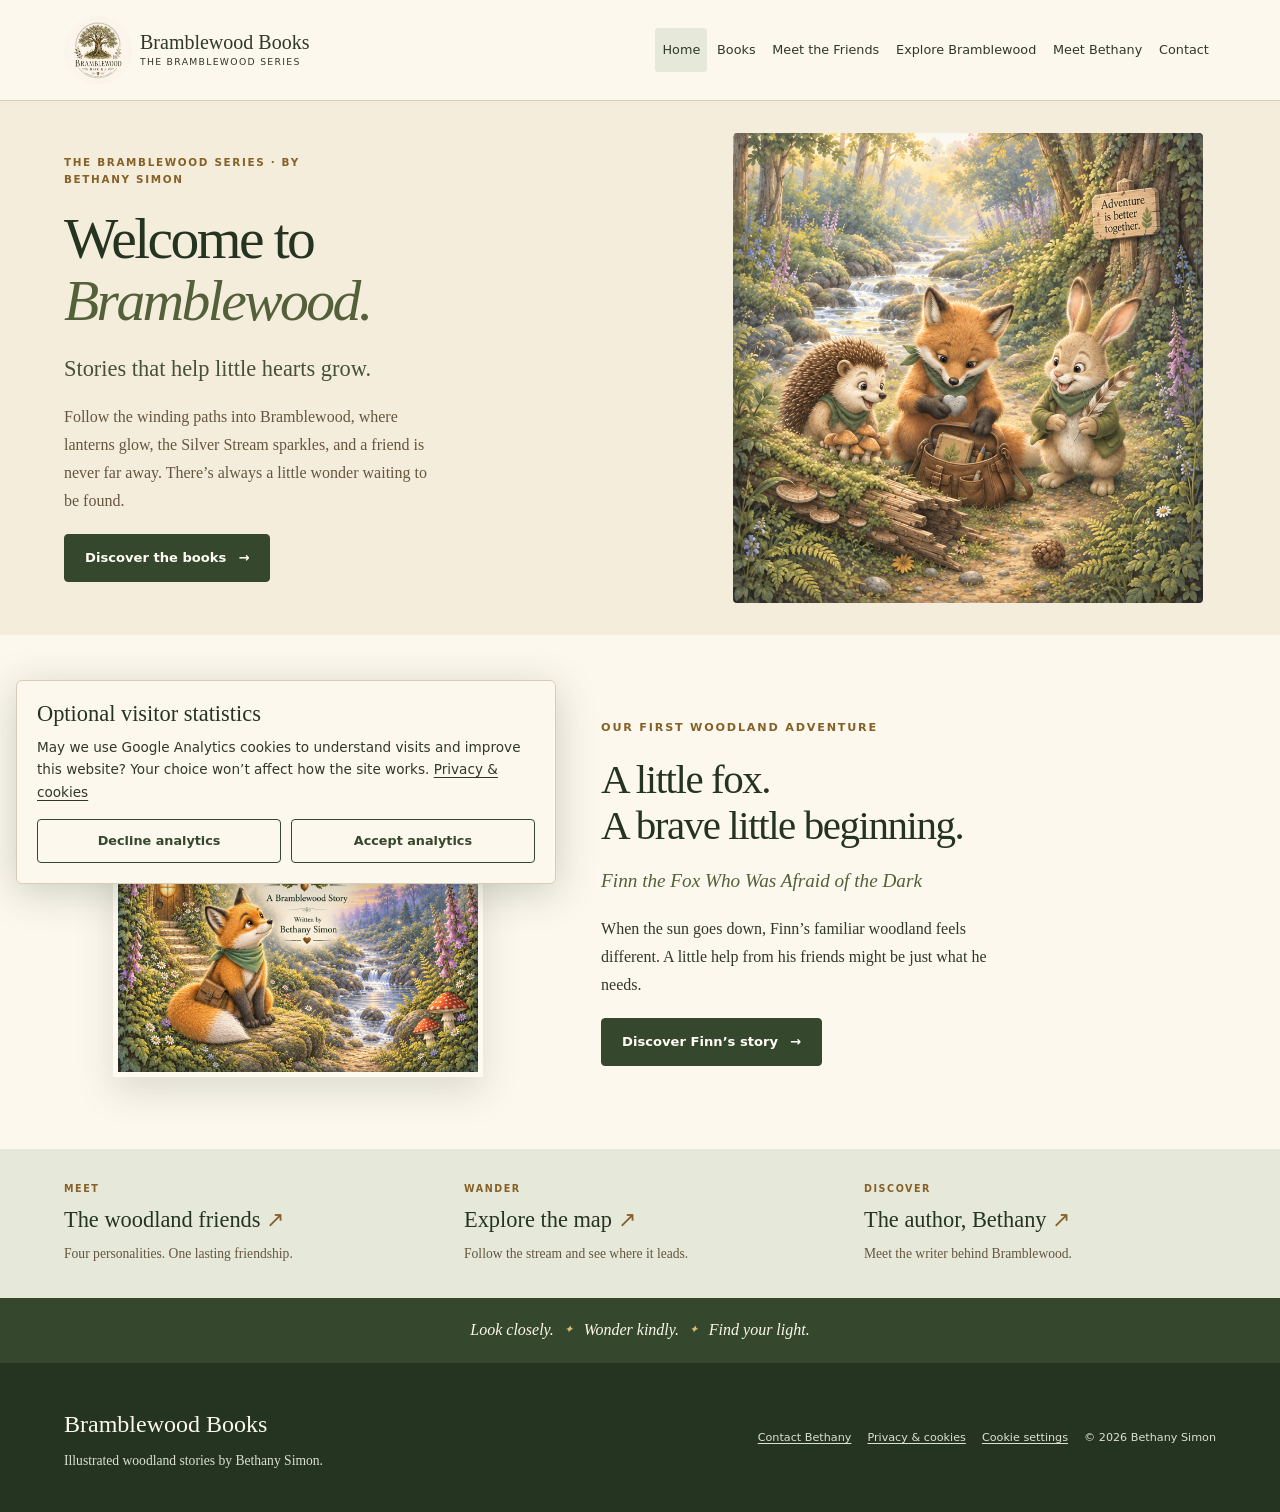
==== commit 3cdbfe80: "Add files via upload" ====
--- a/index.html
+++ b/index.html
@@ -4,9 +4,9 @@
 <meta charset="utf-8">
 <meta name="viewport" content="width=device-width,initial-scale=1">
 <meta name="theme-color" content="#234c37">
-<link rel="stylesheet" href="styles.css?v=concise-1">
-<meta name="description" content="Bramblewood Books — the home of The Bramblewood Series by Bethany Simon.">
-<title>Bramblewood Books | Stories that help little hearts grow</title>
+<link rel="stylesheet" href="styles.css?v=analytics-1">
+<meta name="description" content="Discover Bramblewood Books by Bethany Simon: illustrated children’s woodland stories featuring Finn the Fox, Harry, Pip and Olive. Stories that help little hearts grow.">
+<title>Bramblewood Books | Children’s Woodland Stories by Bethany Simon</title>
 <style>
 /* Homepage-only design: kept here so this update requires just index.html. */
 .home-page .woodland-welcome{display:grid;background:#f5eddb;isolation:isolate}
@@ -52,6 +52,8 @@
 
 .home-page .home-book-cover img{width:100%;height:auto;aspect-ratio:1/1;object-fit:contain}
 </style>
+<link rel="canonical" href="https://bramblewoodbooks.com/">
+<script type="application/ld+json">{"@context": "https://schema.org", "@type": "WebSite", "name": "Bramblewood Books", "alternateName": "Bramblewood", "url": "https://bramblewoodbooks.com/"}</script>
 </head>
 <body>
 <a class="skip-link" href="#main">Skip to content</a>
@@ -102,9 +104,17 @@
   </div>
   <div class="footer-right">
     <a href="contact.html">Contact Bethany</a>
+    <a href="privacy.html">Privacy &amp; cookies</a>
+    <button class="cookie-settings" type="button" data-analytics-settings hidden>Cookie settings</button>
     <span>© 2026 Bethany Simon</span>
   </div>
 </footer>
 <script src="script.js?v=concise-1"></script>
+<aside id="analytics-choice" class="analytics-choice" aria-labelledby="analytics-heading" hidden>
+<h2 id="analytics-heading">Optional visitor statistics</h2>
+<p>May we use Google Analytics cookies to understand visits and improve this website? Your choice won’t affect how the site works. <a href="privacy.html">Privacy &amp; cookies</a></p>
+<div class="analytics-buttons"><button type="button" data-analytics-choice="decline">Decline analytics</button><button type="button" data-analytics-choice="accept">Accept analytics</button></div>
+</aside>
+<script src="analytics.js?v=1" defer></script>
 </body>
 </html>
--- a/styles.css
+++ b/styles.css
@@ -27,3 +27,13 @@
 .footer-right a{display:inline-flex;align-items:center;min-height:44px}
 .home-page .home-book{padding-block:3rem}
 @media(min-width:900px){.about-page{align-items:center}}
+
+/* Optional analytics choice: equal-weight controls, keyboard accessible. */
+.cookie-settings{background:transparent;color:inherit;border:0;text-decoration:underline;text-underline-offset:.22em;min-height:44px;padding:.4rem 0;font:inherit}
+.analytics-choice{position:fixed;z-index:100;bottom:1rem;left:1rem;right:1rem;max-width:540px;max-height:85vh;overflow:auto;padding:1.25rem;background:var(--paper);border:1px solid var(--line);border-radius:6px;box-shadow:0 8px 40px #25342138}
+.analytics-choice h2{font-size:1.4rem;margin-bottom:.6rem;letter-spacing:normal}
+.analytics-choice p{font: .85rem/1.65 system-ui,sans-serif;margin-bottom:1rem}
+.analytics-buttons{display:flex;flex-wrap:wrap;gap:.6rem}
+.analytics-buttons button{flex:1 1 150px;min-height:44px;padding:.7rem;border:1px solid var(--forest);background:var(--paper);color:var(--forest);border-radius:4px;font:600 .8rem/1.5 system-ui,sans-serif}
+.analytics-buttons button:hover{background:var(--sage)}
+.privacy-copy{max-width:850px;margin:auto}.privacy-copy h2{font-size:1.8rem;margin-top:2rem}.privacy-copy code{overflow-wrap:anywhere}
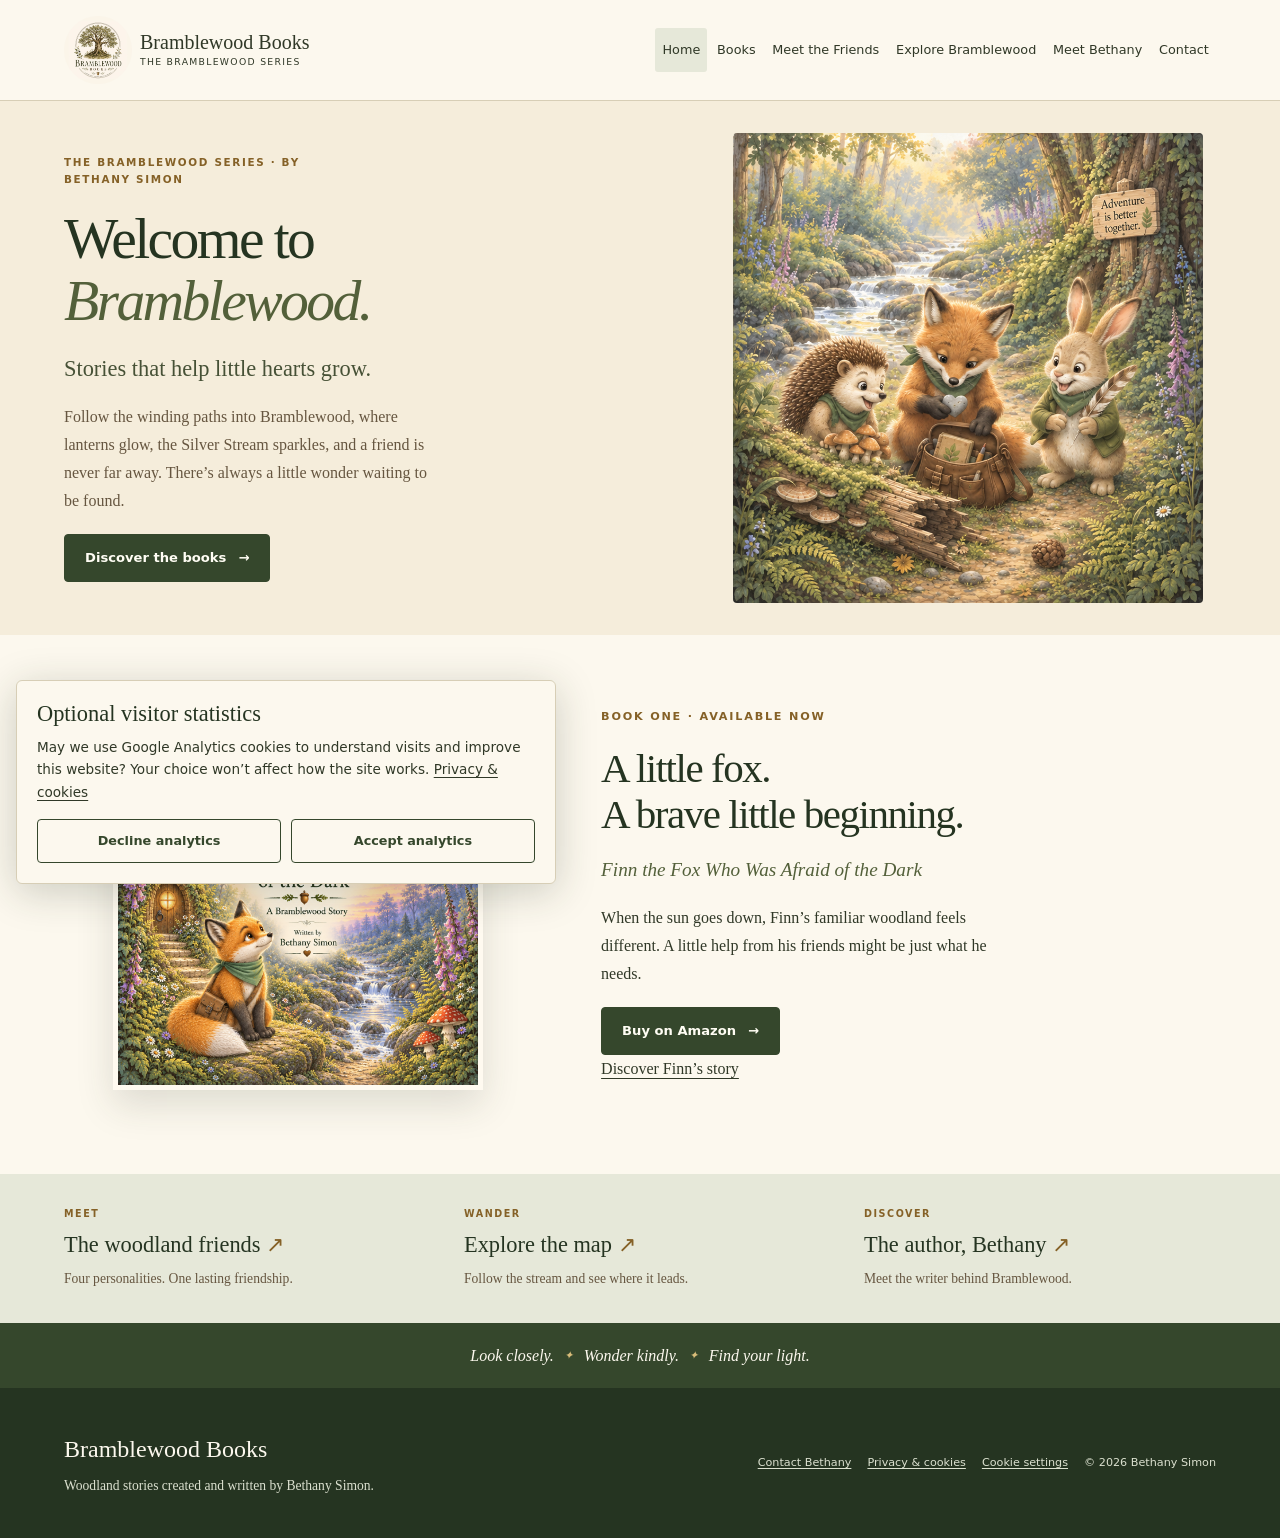
==== commit 012a0f4e: "Add files via upload" ====
--- a/index.html
+++ b/index.html
@@ -87,7 +87,7 @@
 
 <section class="home-book" aria-labelledby="finn-title">
   <a class="home-book-cover" href="books.html"><img src="finn-cover.png" width="1254" height="1254" loading="lazy" decoding="async" alt="Discover Finn the Fox Who Was Afraid of the Dark, by Bethany Simon."></a>
-  <div class="home-book-copy"><p class="kicker">OUR FIRST WOODLAND ADVENTURE</p><h2 id="finn-title">A little fox.<br>A brave little beginning.</h2><p class="book-name">Finn the Fox Who Was Afraid of the Dark</p><p>When the sun goes down, Finn’s familiar woodland feels different. A little help from his friends might be just what he needs.</p><a class="btn btn-primary" href="books.html">Discover Finn’s story <span aria-hidden="true">→</span></a></div>
+  <div class="home-book-copy"><p class="kicker">BOOK ONE · AVAILABLE NOW</p><h2 id="finn-title">A little fox.<br>A brave little beginning.</h2><p class="book-name">Finn the Fox Who Was Afraid of the Dark</p><p>When the sun goes down, Finn’s familiar woodland feels different. A little help from his friends might be just what he needs.</p><a class="btn btn-primary" href="https://www.amazon.co.uk/dp/B0HK452TJD">Buy on Amazon <span aria-hidden="true">→</span></a><p><a href="books.html">Discover Finn’s story</a></p></div>
 </section>
 
 <nav class="woodland-paths" aria-label="More to discover">
@@ -100,7 +100,7 @@
 <footer>
   <div>
     <strong>Bramblewood Books</strong>
-    <p>Illustrated woodland stories by Bethany Simon.</p>
+    <p>Woodland stories created and written by Bethany Simon.</p>
   </div>
   <div class="footer-right">
     <a href="contact.html">Contact Bethany</a>
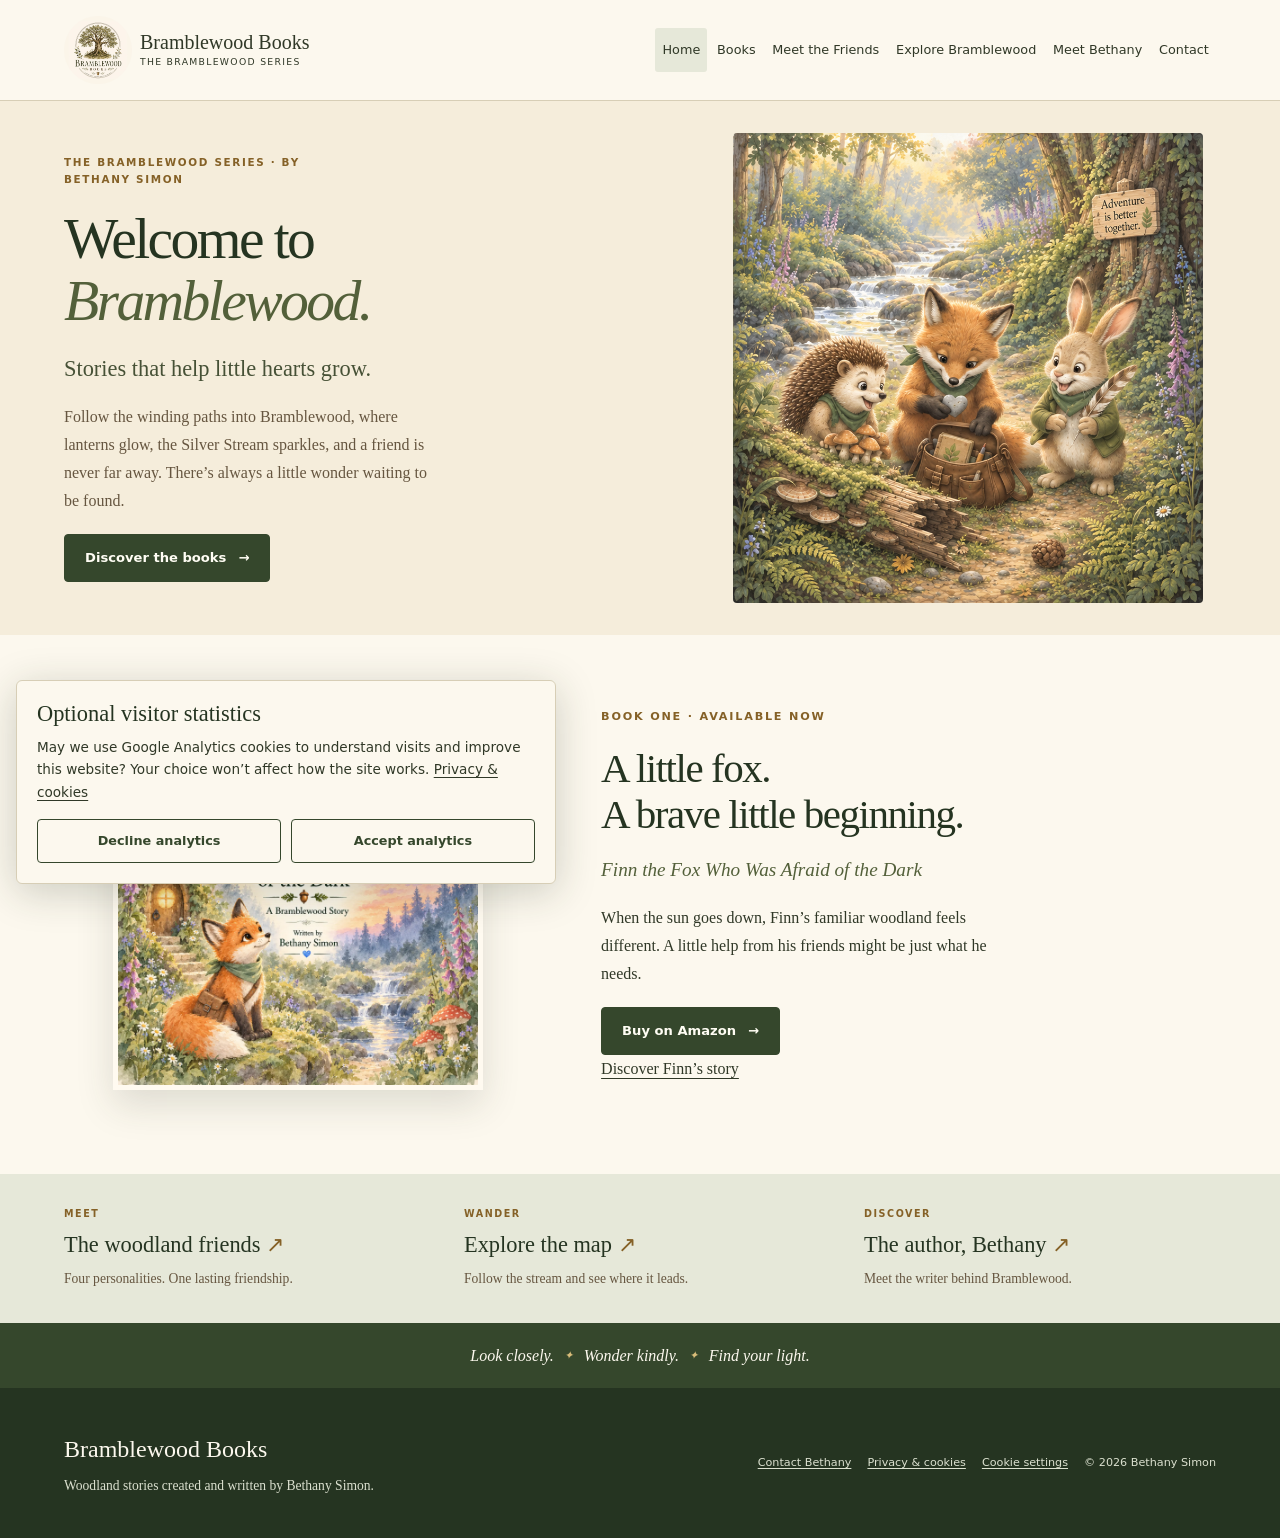
==== commit b9e86095: "Update Finn homepage cover" ====
--- a/index.html
+++ b/index.html
@@ -86,7 +86,7 @@
 </section>
 
 <section class="home-book" aria-labelledby="finn-title">
-  <a class="home-book-cover" href="books.html"><img src="finn-cover.png" width="1254" height="1254" loading="lazy" decoding="async" alt="Discover Finn the Fox Who Was Afraid of the Dark, by Bethany Simon."></a>
+  <a class="home-book-cover" href="books.html"><img src="finn-cover-new-watercolor.webp" width="1254" height="1254" loading="lazy" decoding="async" alt="Discover Finn the Fox Who Was Afraid of the Dark, by Bethany Simon."></a>
   <div class="home-book-copy"><p class="kicker">BOOK ONE · AVAILABLE NOW</p><h2 id="finn-title">A little fox.<br>A brave little beginning.</h2><p class="book-name">Finn the Fox Who Was Afraid of the Dark</p><p>When the sun goes down, Finn’s familiar woodland feels different. A little help from his friends might be just what he needs.</p><a class="btn btn-primary" href="https://www.amazon.co.uk/dp/B0HK452TJD">Buy on Amazon <span aria-hidden="true">→</span></a><p><a href="books.html">Discover Finn’s story</a></p></div>
 </section>
 
@@ -117,4 +117,4 @@
 </aside>
 <script src="analytics.js?v=1" defer></script>
 </body>
-</html>+</html>
